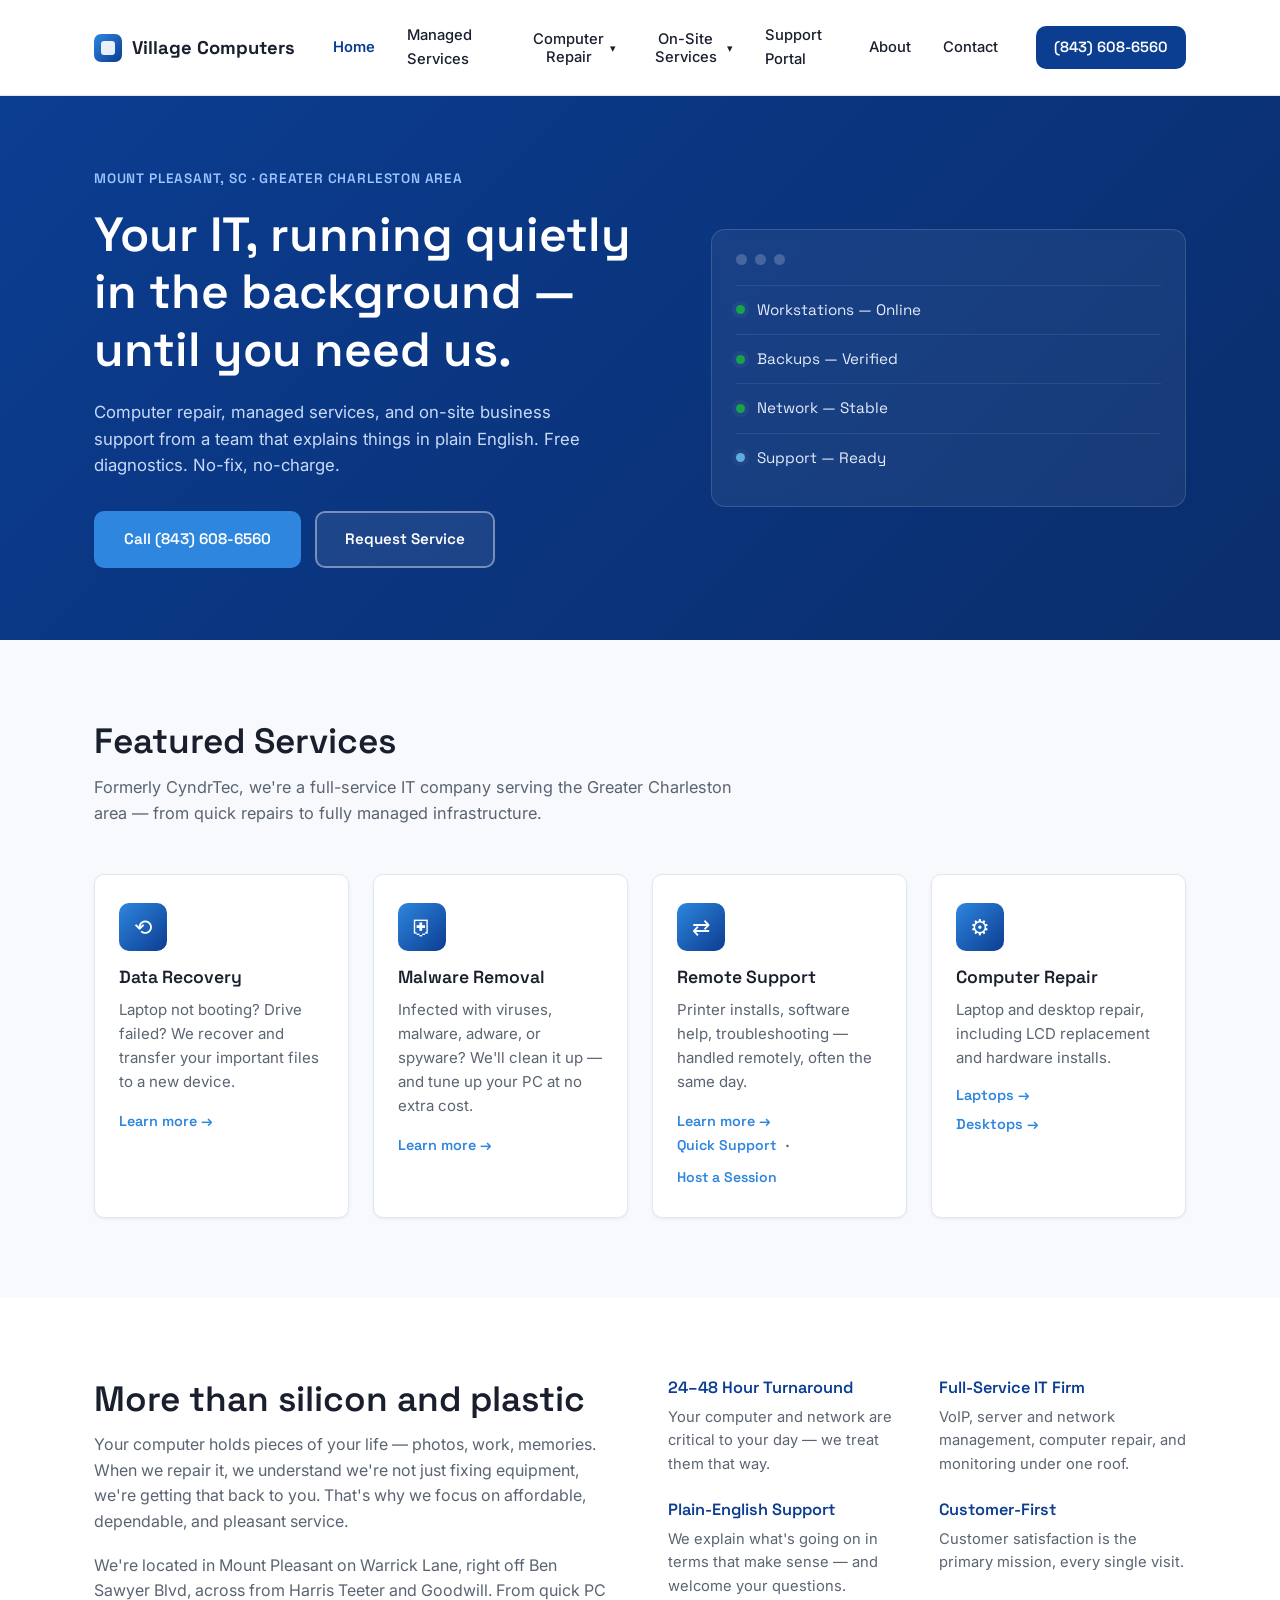
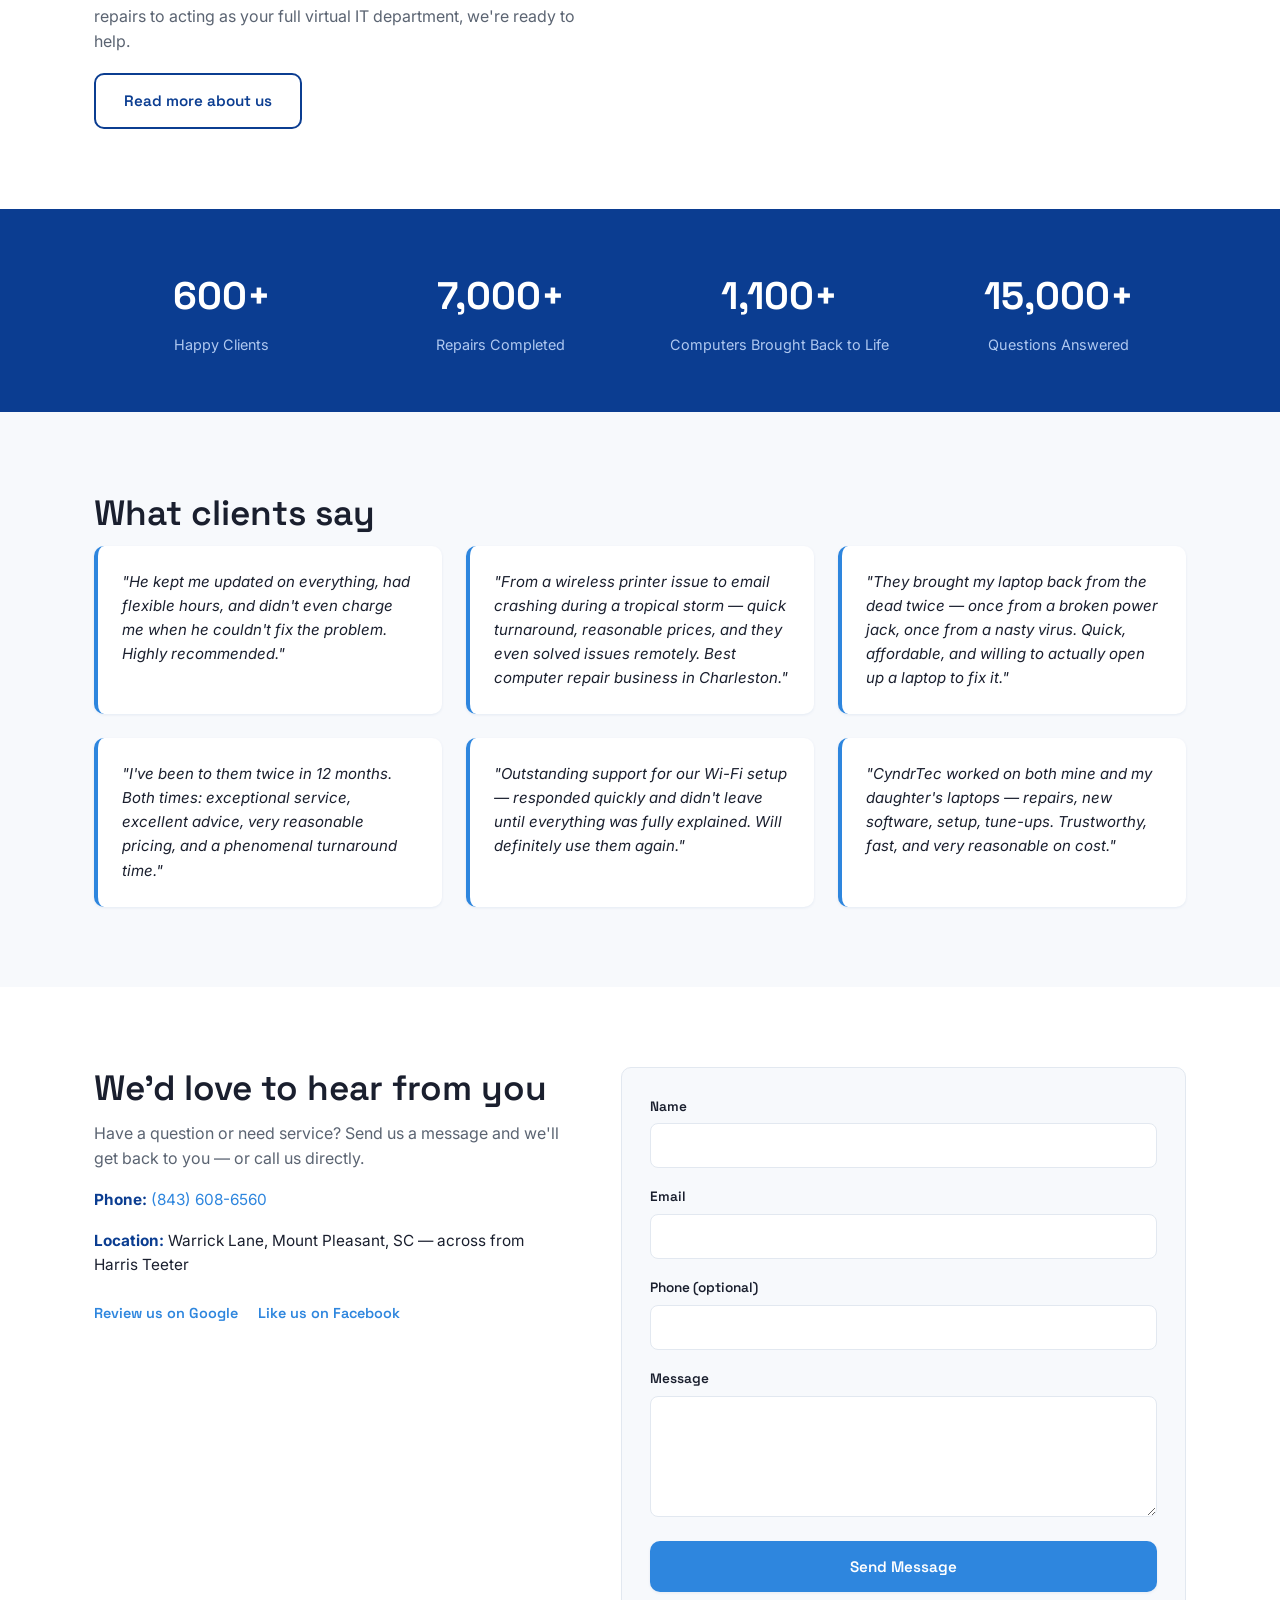
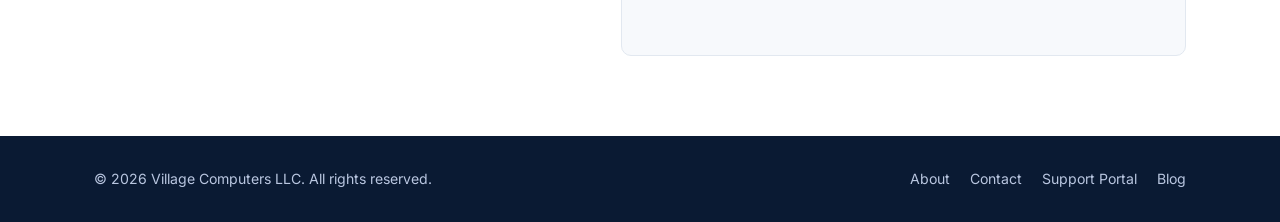
==== index.html @ 323a91c9 "Add files via upload "Initial site upload"" ====
<!DOCTYPE html>
<html lang="en">
<head>
<meta charset="UTF-8">
<meta name="viewport" content="width=device-width, initial-scale=1.0">
<title>Village Computers | Managed IT &amp; Computer Repair — Mount Pleasant, SC</title>
<meta name="description" content="Full-service IT firm in Mount Pleasant, SC. Managed services, computer repair, data recovery, and on-site business support. Free diagnostics, no-fix no-charge.">
<meta property="og:title" content="Village Computers | Mount Pleasant, SC">
<meta property="og:description" content="Managed IT services and computer repair for the Greater Charleston area.">
<meta property="og:type" content="website">
<link rel="preconnect" href="https://fonts.googleapis.com">
<link rel="preconnect" href="https://fonts.gstatic.com" crossorigin>
<link href="https://fonts.googleapis.com/css2?family=Space+Grotesk:wght@500;600;700&family=Inter:wght@400;500;600;700&display=swap" rel="stylesheet">
<link rel="stylesheet" href="styles.css">
</head>
<body>

<!-- ============ HEADER ============ -->
<header class="site-header">
  <div class="container header-inner">
    <a href="index.html" class="logo">
      <span class="logo-mark" aria-hidden="true"></span>
      Village Computers
    </a>

    <button class="nav-toggle" aria-label="Toggle navigation" aria-expanded="false">
      <span></span><span></span><span></span>
    </button>

    <nav class="main-nav">
      <a href="index.html" class="active">Home</a>
      <a href="msp.html">Managed Services</a>
      <div class="nav-dropdown">
        <button class="nav-dropdown-toggle">Computer Repair <span class="chev">▾</span></button>
        <div class="nav-dropdown-menu">
          <a href="data-recovery.html">Data Recovery</a>
          <a href="laptop-repair.html">Laptop Repair</a>
          <a href="desktop-repair.html">Desktop Repair</a>
          <a href="virus-removal.html">Virus Removal</a>
          <a href="remote-support.html">Remote Support</a>
        </div>
      </div>
      <div class="nav-dropdown">
        <button class="nav-dropdown-toggle">On-Site Services <span class="chev">▾</span></button>
        <div class="nav-dropdown-menu">
          <a href="residential.html">Residential</a>
          <a href="business.html">Business</a>
        </div>
      </div>
      <a href="support.html">Support Portal</a>
      <a href="about-us.html">About</a>
      <a href="contact-us.html">Contact</a>
    </nav>

    <a href="tel:8436086560" class="header-cta">(843) 608-6560</a>
  </div>
</header>

<!-- ============ HERO ============ -->
<section class="hero">
  <div class="container hero-inner">
    <div class="hero-copy">
      <p class="eyebrow">Mount Pleasant, SC &middot; Greater Charleston Area</p>
      <h1>Your IT, running quietly in the background &mdash; until you need us.</h1>
      <p class="hero-sub">Computer repair, managed services, and on-site business support from a team that explains things in plain English. Free diagnostics. No-fix, no-charge.</p>
      <div class="hero-actions">
        <a href="tel:8436086560" class="btn btn-primary">Call (843) 608-6560</a>
        <a href="contact-us.html" class="btn btn-ghost">Request Service</a>
      </div>
    </div>

    <div class="hero-panel" aria-hidden="true">
      <div class="panel-header">
        <span class="panel-dot"></span>
        <span class="panel-dot"></span>
        <span class="panel-dot"></span>
      </div>
      <div class="panel-row">
        <span class="status-dot status-green"></span>
        <span>Workstations &mdash; Online</span>
      </div>
      <div class="panel-row">
        <span class="status-dot status-green"></span>
        <span>Backups &mdash; Verified</span>
      </div>
      <div class="panel-row">
        <span class="status-dot status-green"></span>
        <span>Network &mdash; Stable</span>
      </div>
      <div class="panel-row">
        <span class="status-dot status-blue"></span>
        <span>Support &mdash; Ready</span>
      </div>
    </div>
  </div>
</section>

<!-- ============ SERVICES ============ -->
<section class="section services">
  <div class="container">
    <h2 class="section-title">Featured Services</h2>
    <p class="section-sub">Formerly CyndrTec, we're a full-service IT company serving the Greater Charleston area &mdash; from quick repairs to fully managed infrastructure.</p>

    <div class="card-grid">
      <article class="service-card">
        <div class="card-icon" aria-hidden="true">⟲</div>
        <h3><a href="data-recovery.html">Data Recovery</a></h3>
        <p>Laptop not booting? Drive failed? We recover and transfer your important files to a new device.</p>
        <a href="data-recovery.html" class="card-link">Learn more →</a>
      </article>

      <article class="service-card">
        <div class="card-icon" aria-hidden="true">⛨</div>
        <h3><a href="virus-removal.html">Malware Removal</a></h3>
        <p>Infected with viruses, malware, adware, or spyware? We'll clean it up &mdash; and tune up your PC at no extra cost.</p>
        <a href="virus-removal.html" class="card-link">Learn more →</a>
      </article>

      <article class="service-card">
        <div class="card-icon" aria-hidden="true">⇄</div>
        <h3><a href="remote-support.html">Remote Support</a></h3>
        <p>Printer installs, software help, troubleshooting &mdash; handled remotely, often the same day.</p>
        <a href="remote-support.html" class="card-link">Learn more →</a>
        <div class="card-extra-links">
          <a href="https://898.tv/cyndrtecquick" target="_blank" rel="noopener">Quick Support</a>
          <span aria-hidden="true">&middot;</span>
          <a href="https://898.tv/cyndrtechost" target="_blank" rel="noopener">Host a Session</a>
        </div>
      </article>

      <article class="service-card">
        <div class="card-icon" aria-hidden="true">⚙</div>
        <h3>Computer Repair</h3>
        <p>Laptop and desktop repair, including LCD replacement and hardware installs.</p>
        <div class="card-extra-links card-extra-links--stacked">
          <a href="laptop-repair.html" class="card-link">Laptops →</a>
          <a href="desktop-repair.html" class="card-link">Desktops →</a>
        </div>
      </article>
    </div>
  </div>
</section>

<!-- ============ ABOUT ============ -->
<section class="section about">
  <div class="container about-inner">
    <div class="about-copy">
      <h2 class="section-title">More than silicon and plastic</h2>
      <p>Your computer holds pieces of your life &mdash; photos, work, memories. When we repair it, we understand we're not just fixing equipment, we're getting that back to you. That's why we focus on affordable, dependable, and pleasant service.</p>
      <p>We're located in Mount Pleasant on Warrick Lane, right off Ben Sawyer Blvd, across from Harris Teeter and Goodwill. From quick PC repairs to acting as your full virtual IT department, we're ready to help.</p>
      <a href="about-us.html" class="btn btn-outline">Read more about us</a>
    </div>

    <div class="advantages">
      <div class="advantage">
        <h3>24&ndash;48 Hour Turnaround</h3>
        <p>Your computer and network are critical to your day &mdash; we treat them that way.</p>
      </div>
      <div class="advantage">
        <h3>Full-Service IT Firm</h3>
        <p>VoIP, server and network management, computer repair, and monitoring under one roof.</p>
      </div>
      <div class="advantage">
        <h3>Plain-English Support</h3>
        <p>We explain what's going on in terms that make sense &mdash; and welcome your questions.</p>
      </div>
      <div class="advantage">
        <h3>Customer-First</h3>
        <p>Customer satisfaction is the primary mission, every single visit.</p>
      </div>
    </div>
  </div>
</section>

<!-- ============ STATS ============ -->
<section class="stats">
  <div class="container stats-grid">
    <div class="stat">
      <span class="stat-num">600+</span>
      <span class="stat-label">Happy Clients</span>
    </div>
    <div class="stat">
      <span class="stat-num">7,000+</span>
      <span class="stat-label">Repairs Completed</span>
    </div>
    <div class="stat">
      <span class="stat-num">1,100+</span>
      <span class="stat-label">Computers Brought Back to Life</span>
    </div>
    <div class="stat">
      <span class="stat-num">15,000+</span>
      <span class="stat-label">Questions Answered</span>
    </div>
  </div>
</section>

<!-- ============ TESTIMONIALS ============ -->
<section class="section testimonials">
  <div class="container">
    <h2 class="section-title">What clients say</h2>

    <div class="testimonial-grid">
      <blockquote class="testimonial">
        <p>"He kept me updated on everything, had flexible hours, and didn't even charge me when he couldn't fix the problem. Highly recommended."</p>
      </blockquote>
      <blockquote class="testimonial">
        <p>"From a wireless printer issue to email crashing during a tropical storm &mdash; quick turnaround, reasonable prices, and they even solved issues remotely. Best computer repair business in Charleston."</p>
      </blockquote>
      <blockquote class="testimonial">
        <p>"They brought my laptop back from the dead twice &mdash; once from a broken power jack, once from a nasty virus. Quick, affordable, and willing to actually open up a laptop to fix it."</p>
      </blockquote>
      <blockquote class="testimonial">
        <p>"I've been to them twice in 12 months. Both times: exceptional service, excellent advice, very reasonable pricing, and a phenomenal turnaround time."</p>
      </blockquote>
      <blockquote class="testimonial">
        <p>"Outstanding support for our Wi-Fi setup &mdash; responded quickly and didn't leave until everything was fully explained. Will definitely use them again."</p>
      </blockquote>
      <blockquote class="testimonial">
        <p>"CyndrTec worked on both mine and my daughter's laptops &mdash; repairs, new software, setup, tune-ups. Trustworthy, fast, and very reasonable on cost."</p>
      </blockquote>
    </div>
  </div>
</section>

<!-- ============ CONTACT ============ -->
<section class="section contact" id="contact">
  <div class="container contact-inner">
    <div class="contact-info">
      <h2 class="section-title">We'd love to hear from you</h2>
      <p>Have a question or need service? Send us a message and we'll get back to you &mdash; or call us directly.</p>
      <p class="contact-detail"><strong>Phone:</strong> <a href="tel:8436086560">(843) 608-6560</a></p>
      <p class="contact-detail"><strong>Location:</strong> Warrick Lane, Mount Pleasant, SC &mdash; across from Harris Teeter</p>
      <div class="contact-links">
        <a href="https://www.google.com/search?q=Village+Computers" target="_blank" rel="noopener">Review us on Google</a>
        <a href="http://www.facebook.com/cyndrtec" target="_blank" rel="noopener">Like us on Facebook</a>
      </div>
    </div>

    <form class="contact-form" id="contact-form">
      <label for="name">Name</label>
      <input type="text" id="name" name="name" required>

      <label for="email">Email</label>
      <input type="email" id="email" name="email" required>

      <label for="phone">Phone (optional)</label>
      <input type="tel" id="phone" name="phone">

      <label for="message">Message</label>
      <textarea id="message" name="message" rows="5" required></textarea>

      <button type="submit" class="btn btn-primary" id="contact-submit">Send Message</button>
      <p class="form-status" id="form-status" role="status" aria-live="polite"></p>
    </form>
  </div>
</section>

<!-- ============ FOOTER ============ -->
<footer class="site-footer">
  <div class="container footer-inner">
    <p>&copy; 2026 Village Computers LLC. All rights reserved.</p>
    <div class="footer-links">
      <a href="about-us.html">About</a>
      <a href="contact-us.html">Contact</a>
      <a href="support.html">Support Portal</a>
      <a href="http://blog.cyndrtec.com">Blog</a>
    </div>
  </div>
</footer>

<script src="script.js"></script>
</body>
</html>
---- styles.css ----
/* ============================================
   Village Computers — Design Tokens
   ============================================ */
:root {
  --color-primary: #0B3D91;     /* deep blue */
  --color-accent: #2E86DE;      /* bright blue */
  --color-success: #16A34A;     /* status green */
  --color-text: #1A1F2E;        /* near-black */
  --color-text-muted: #5B6472;
  --color-bg: #F7F9FC;
  --color-surface: #FFFFFF;
  --color-border: #E2E8F0;

  --font-display: "Space Grotesk", "Helvetica Neue", Arial, sans-serif;
  --font-body: "Inter", "Helvetica Neue", Arial, sans-serif;

  --radius: 10px;
  --shadow-sm: 0 1px 3px rgba(11, 61, 145, 0.08);
  --shadow-md: 0 8px 24px rgba(11, 61, 145, 0.10);

  --container-width: 1140px;
}

/* ============================================
   Reset & Base
   ============================================ */
* { margin: 0; padding: 0; box-sizing: border-box; }

html { scroll-behavior: smooth; }

body {
  font-family: var(--font-body);
  color: var(--color-text);
  background: var(--color-bg);
  line-height: 1.6;
  -webkit-font-smoothing: antialiased;
}

img { max-width: 100%; display: block; }

a {
  color: var(--color-accent);
  text-decoration: none;
  transition: color 0.15s ease;
}
a:hover { color: var(--color-primary); }

h1, h2, h3, h4 {
  font-family: var(--font-display);
  font-weight: 600;
  line-height: 1.2;
  color: var(--color-text);
}

.container {
  width: 100%;
  max-width: var(--container-width);
  margin: 0 auto;
  padding: 0 24px;
}

:focus-visible {
  outline: 3px solid var(--color-accent);
  outline-offset: 2px;
}

@media (prefers-reduced-motion: reduce) {
  * { animation: none !important; transition: none !important; scroll-behavior: auto !important; }
}

/* ============================================
   Buttons
   ============================================ */
.btn {
  display: inline-block;
  font-family: var(--font-display);
  font-weight: 600;
  font-size: 0.95rem;
  padding: 14px 28px;
  border-radius: var(--radius);
  border: 2px solid transparent;
  cursor: pointer;
  transition: transform 0.15s ease, box-shadow 0.15s ease, background 0.15s ease, color 0.15s ease;
}
.btn:hover { transform: translateY(-2px); }

.btn-primary {
  background: var(--color-accent);
  color: #fff;
  box-shadow: var(--shadow-sm);
}
.btn-primary:hover {
  background: var(--color-primary);
  color: #fff;
  box-shadow: var(--shadow-md);
}

.btn-ghost {
  background: rgba(255, 255, 255, 0.08);
  color: #fff;
  border-color: rgba(255, 255, 255, 0.4);
}
.btn-ghost:hover {
  background: rgba(255, 255, 255, 0.16);
  color: #fff;
  border-color: #fff;
}

.btn-outline {
  background: transparent;
  color: var(--color-primary);
  border-color: var(--color-primary);
}
.btn-outline:hover {
  background: var(--color-primary);
  color: #fff;
}

/* ============================================
   Header
   ============================================ */
.site-header {
  position: sticky;
  top: 0;
  z-index: 100;
  background: var(--color-surface);
  border-bottom: 1px solid var(--color-border);
}

.header-inner {
  display: flex;
  align-items: center;
  justify-content: space-between;
  gap: 24px;
  padding-top: 14px;
  padding-bottom: 14px;
}

.logo {
  display: flex;
  align-items: center;
  gap: 10px;
  font-family: var(--font-display);
  font-weight: 700;
  font-size: 1.15rem;
  color: var(--color-text);
  white-space: nowrap;
}
.logo:hover { color: var(--color-primary); }

.logo-mark {
  width: 28px;
  height: 28px;
  border-radius: 7px;
  background: linear-gradient(135deg, var(--color-accent), var(--color-primary));
  position: relative;
  flex-shrink: 0;
}
.logo-mark::after {
  content: "";
  position: absolute;
  inset: 7px;
  border-radius: 3px;
  background: #fff;
  opacity: 0.9;
}

.main-nav {
  display: flex;
  align-items: center;
  gap: 4px;
  flex: 1;
  justify-content: center;
}

.main-nav > a,
.nav-dropdown-toggle {
  font-size: 0.92rem;
  font-weight: 500;
  color: var(--color-text);
  padding: 10px 14px;
  border-radius: 6px;
  background: none;
  border: none;
  cursor: pointer;
  font-family: var(--font-body);
}
.main-nav > a:hover,
.nav-dropdown-toggle:hover {
  background: var(--color-bg);
  color: var(--color-primary);
}
.main-nav > a.active {
  color: var(--color-primary);
  font-weight: 600;
}

.nav-dropdown { position: relative; }

.nav-dropdown-toggle {
  display: flex;
  align-items: center;
  gap: 4px;
}
.chev { font-size: 0.7rem; transition: transform 0.15s ease; }

.nav-dropdown-menu {
  position: absolute;
  top: calc(100% + 6px);
  left: 0;
  min-width: 200px;
  background: var(--color-surface);
  border: 1px solid var(--color-border);
  border-radius: var(--radius);
  box-shadow: var(--shadow-md);
  padding: 8px;
  display: none;
  flex-direction: column;
  gap: 2px;
  z-index: 50;
}

.nav-dropdown:hover .nav-dropdown-menu,
.nav-dropdown:focus-within .nav-dropdown-menu {
  display: flex;
}
.nav-dropdown:hover .chev,
.nav-dropdown:focus-within .chev {
  transform: rotate(180deg);
}

.nav-dropdown-menu a {
  padding: 9px 12px;
  border-radius: 6px;
  font-size: 0.9rem;
  color: var(--color-text);
}
.nav-dropdown-menu a:hover {
  background: var(--color-bg);
  color: var(--color-primary);
}

.header-cta {
  font-family: var(--font-display);
  font-weight: 600;
  font-size: 0.92rem;
  padding: 10px 18px;
  border-radius: var(--radius);
  background: var(--color-primary);
  color: #fff;
  white-space: nowrap;
}
.header-cta:hover {
  background: var(--color-accent);
  color: #fff;
}

.nav-toggle {
  display: none;
  flex-direction: column;
  justify-content: center;
  gap: 5px;
  width: 40px;
  height: 40px;
  background: none;
  border: none;
  cursor: pointer;
}
.nav-toggle span {
  display: block;
  width: 22px;
  height: 2px;
  background: var(--color-text);
  border-radius: 2px;
}

/* ============================================
   Hero
   ============================================ */
.hero {
  background: linear-gradient(135deg, var(--color-primary) 0%, #0A2D6B 100%);
  color: #fff;
  overflow: hidden;
}

.hero-inner {
  display: grid;
  grid-template-columns: 1.2fr 1fr;
  gap: 48px;
  align-items: center;
  padding-top: 72px;
  padding-bottom: 72px;
}

.eyebrow {
  font-family: var(--font-display);
  font-size: 0.85rem;
  font-weight: 600;
  letter-spacing: 0.06em;
  text-transform: uppercase;
  color: #9DC4FF;
  margin-bottom: 16px;
}

.hero h1 {
  font-size: clamp(2rem, 4vw, 3rem);
  color: #fff;
  margin-bottom: 20px;
}

.hero-sub {
  font-size: 1.05rem;
  color: #C9DAF8;
  max-width: 520px;
  margin-bottom: 32px;
}

.hero-actions {
  display: flex;
  gap: 14px;
  flex-wrap: wrap;
}

.hero-panel {
  background: rgba(255, 255, 255, 0.06);
  border: 1px solid rgba(255, 255, 255, 0.14);
  border-radius: 14px;
  padding: 24px;
  backdrop-filter: blur(6px);
}

.panel-header {
  display: flex;
  gap: 8px;
  margin-bottom: 20px;
}
.panel-dot {
  width: 11px;
  height: 11px;
  border-radius: 50%;
  background: rgba(255, 255, 255, 0.2);
}

.panel-row {
  display: flex;
  align-items: center;
  gap: 12px;
  padding: 12px 0;
  border-top: 1px solid rgba(255, 255, 255, 0.08);
  font-family: var(--font-display);
  font-size: 0.95rem;
  color: #E4ECFC;
}
.panel-row:first-of-type { border-top: none; }

.status-dot {
  width: 9px;
  height: 9px;
  border-radius: 50%;
  flex-shrink: 0;
  box-shadow: 0 0 0 4px rgba(255,255,255,0.04);
}
.status-green { background: var(--color-success); }
.status-blue { background: #5DADE2; animation: pulse 2s ease-in-out infinite; }

@keyframes pulse {
  0%, 100% { opacity: 1; }
  50% { opacity: 0.35; }
}

/* ============================================
   Sections
   ============================================ */
.section {
  padding: 80px 0;
}

.section-title {
  font-size: clamp(1.6rem, 3vw, 2.2rem);
  margin-bottom: 12px;
}

.section-sub {
  color: var(--color-text-muted);
  max-width: 640px;
  margin-bottom: 48px;
  font-size: 1.02rem;
}

/* ============================================
   Service Cards
   ============================================ */
.card-grid {
  display: grid;
  grid-template-columns: repeat(4, 1fr);
  gap: 24px;
}

.service-card {
  background: var(--color-surface);
  border: 1px solid var(--color-border);
  border-radius: var(--radius);
  padding: 28px 24px;
  box-shadow: var(--shadow-sm);
  transition: transform 0.15s ease, box-shadow 0.15s ease;
}
.service-card:hover {
  transform: translateY(-4px);
  box-shadow: var(--shadow-md);
}

.card-icon {
  width: 48px;
  height: 48px;
  border-radius: 10px;
  background: linear-gradient(135deg, var(--color-accent), var(--color-primary));
  color: #fff;
  display: flex;
  align-items: center;
  justify-content: center;
  font-size: 1.4rem;
  margin-bottom: 16px;
}

.service-card h3 {
  font-size: 1.1rem;
  margin-bottom: 10px;
}
.service-card h3 a { color: var(--color-text); }
.service-card h3 a:hover { color: var(--color-primary); }

.service-card p {
  color: var(--color-text-muted);
  font-size: 0.94rem;
  margin-bottom: 14px;
}

.card-link {
  font-family: var(--font-display);
  font-weight: 600;
  font-size: 0.9rem;
}

.card-extra-links {
  display: flex;
  gap: 10px;
  flex-wrap: wrap;
  font-family: var(--font-display);
  font-weight: 600;
  font-size: 0.88rem;
  color: var(--color-text-muted);
}
.card-extra-links--stacked {
  flex-direction: column;
  gap: 6px;
}

/* ============================================
   About
   ============================================ */
.about { background: var(--color-surface); }

.about-inner {
  display: grid;
  grid-template-columns: 1fr 1fr;
  gap: 56px;
  align-items: start;
}

.about-copy p {
  color: var(--color-text-muted);
  margin-bottom: 18px;
}

.advantages {
  display: grid;
  grid-template-columns: 1fr 1fr;
  gap: 24px;
}

.advantage h3 {
  font-size: 1.02rem;
  margin-bottom: 8px;
  color: var(--color-primary);
}
.advantage p {
  font-size: 0.92rem;
  color: var(--color-text-muted);
}

/* ============================================
   Stats
   ============================================ */
.stats {
  background: var(--color-primary);
  color: #fff;
  padding: 56px 0;
}

.stats-grid {
  display: grid;
  grid-template-columns: repeat(4, 1fr);
  gap: 24px;
  text-align: center;
}

.stat-num {
  display: block;
  font-family: var(--font-display);
  font-size: clamp(1.8rem, 3vw, 2.6rem);
  font-weight: 700;
  color: #fff;
}

.stat-label {
  display: block;
  font-size: 0.9rem;
  color: #AFC8F0;
  margin-top: 6px;
}

/* ============================================
   Testimonials
   ============================================ */
.testimonial-grid {
  display: grid;
  grid-template-columns: repeat(3, 1fr);
  gap: 24px;
}

.testimonial {
  background: var(--color-surface);
  border-left: 4px solid var(--color-accent);
  border-radius: var(--radius);
  padding: 24px;
  box-shadow: var(--shadow-sm);
}

.testimonial p {
  font-size: 0.94rem;
  color: var(--color-text);
  font-style: italic;
}

/* ============================================
   Contact
   ============================================ */
.contact { background: var(--color-surface); }

.contact-inner {
  display: grid;
  grid-template-columns: 1fr 1.2fr;
  gap: 56px;
}

.contact-info p {
  color: var(--color-text-muted);
  margin-bottom: 16px;
}

.contact-detail {
  font-size: 0.96rem;
  color: var(--color-text) !important;
}
.contact-detail strong { color: var(--color-primary); }

.contact-links {
  display: flex;
  gap: 20px;
  margin-top: 24px;
  font-family: var(--font-display);
  font-weight: 600;
  font-size: 0.9rem;
}

.contact-form {
  display: flex;
  flex-direction: column;
  gap: 6px;
  background: var(--color-bg);
  border: 1px solid var(--color-border);
  border-radius: var(--radius);
  padding: 28px;
}

.contact-form label {
  font-family: var(--font-display);
  font-size: 0.85rem;
  font-weight: 600;
  color: var(--color-text);
  margin-top: 12px;
}
.contact-form label:first-child { margin-top: 0; }

.contact-form input,
.contact-form textarea {
  font-family: var(--font-body);
  font-size: 0.95rem;
  padding: 12px 14px;
  border: 1px solid var(--color-border);
  border-radius: 8px;
  background: #fff;
  color: var(--color-text);
  resize: vertical;
}
.contact-form input:focus,
.contact-form textarea:focus {
  outline: none;
  border-color: var(--color-accent);
  box-shadow: 0 0 0 3px rgba(46, 134, 222, 0.15);
}

.contact-form .btn { margin-top: 18px; }

.form-status {
  font-size: 0.9rem;
  margin-top: 12px;
  min-height: 1.2em;
}
.form-status.success { color: var(--color-success); }
.form-status.error { color: #DC2626; }

/* ============================================
   Footer
   ============================================ */
.site-footer {
  background: #0A1A33;
  color: #B9C6E0;
  padding: 32px 0;
}

.footer-inner {
  display: flex;
  justify-content: space-between;
  align-items: center;
  flex-wrap: wrap;
  gap: 16px;
  font-size: 0.88rem;
}

.footer-links {
  display: flex;
  gap: 20px;
}
.footer-links a { color: #B9C6E0; }
.footer-links a:hover { color: #fff; }

/* ============================================
   Responsive
   ============================================ */
@media (max-width: 980px) {
  .hero-inner { grid-template-columns: 1fr; padding-top: 48px; padding-bottom: 48px; }
  .hero-panel { order: -1; max-width: 420px; }
  .card-grid { grid-template-columns: repeat(2, 1fr); }
  .about-inner { grid-template-columns: 1fr; gap: 40px; }
  .testimonial-grid { grid-template-columns: repeat(2, 1fr); }
  .contact-inner { grid-template-columns: 1fr; gap: 40px; }
  .stats-grid { grid-template-columns: repeat(2, 1fr); gap: 32px; }
}

@media (max-width: 720px) {
  .main-nav {
    position: absolute;
    top: 100%;
    left: 0;
    right: 0;
    background: var(--color-surface);
    border-bottom: 1px solid var(--color-border);
    flex-direction: column;
    align-items: stretch;
    padding: 12px;
    display: none;
    box-shadow: var(--shadow-md);
  }
  .main-nav.open { display: flex; }
  .main-nav > a, .nav-dropdown-toggle { width: 100%; text-align: left; justify-content: flex-start; }
  .nav-dropdown-menu { position: static; box-shadow: none; border: none; padding-left: 12px; }
  .nav-toggle { display: flex; }
  .header-cta { display: none; }
  .card-grid { grid-template-columns: 1fr; }
  .testimonial-grid { grid-template-columns: 1fr; }
  .advantages { grid-template-columns: 1fr; }
  .stats-grid { grid-template-columns: 1fr 1fr; }
}
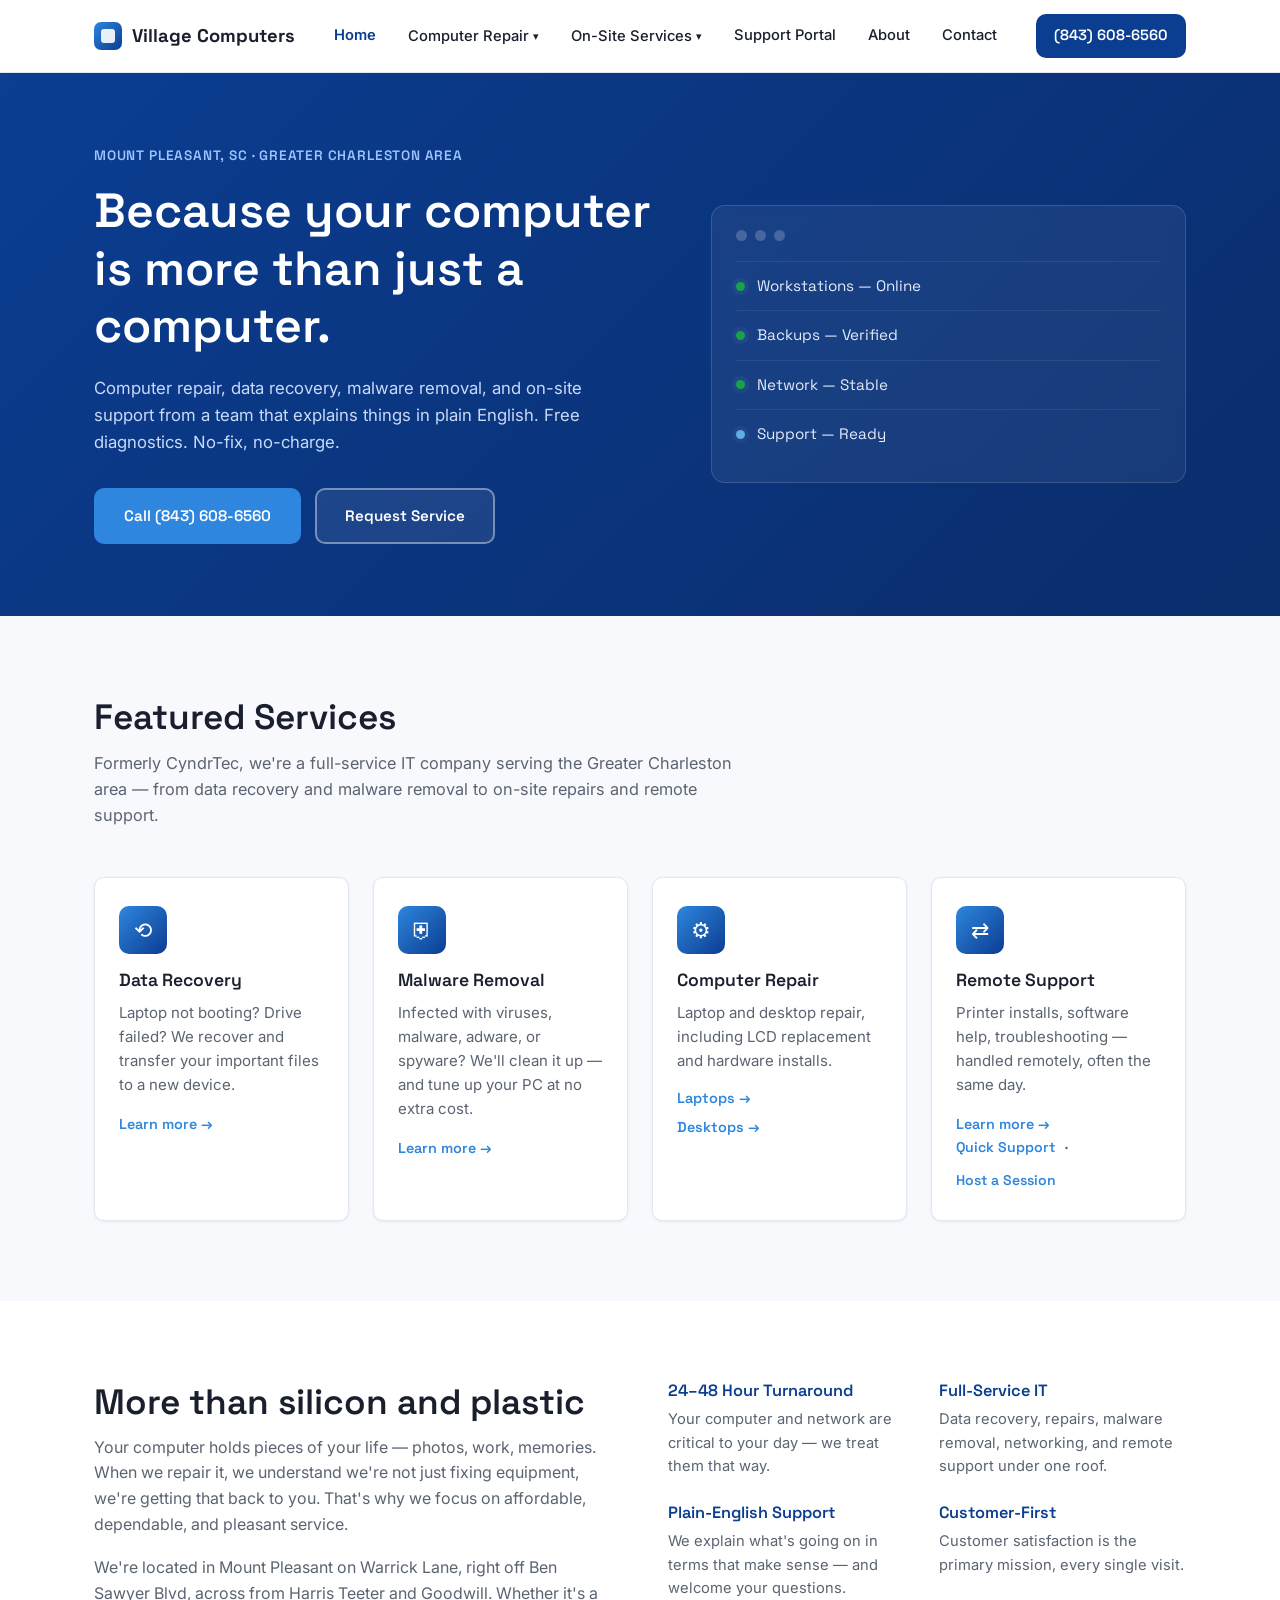
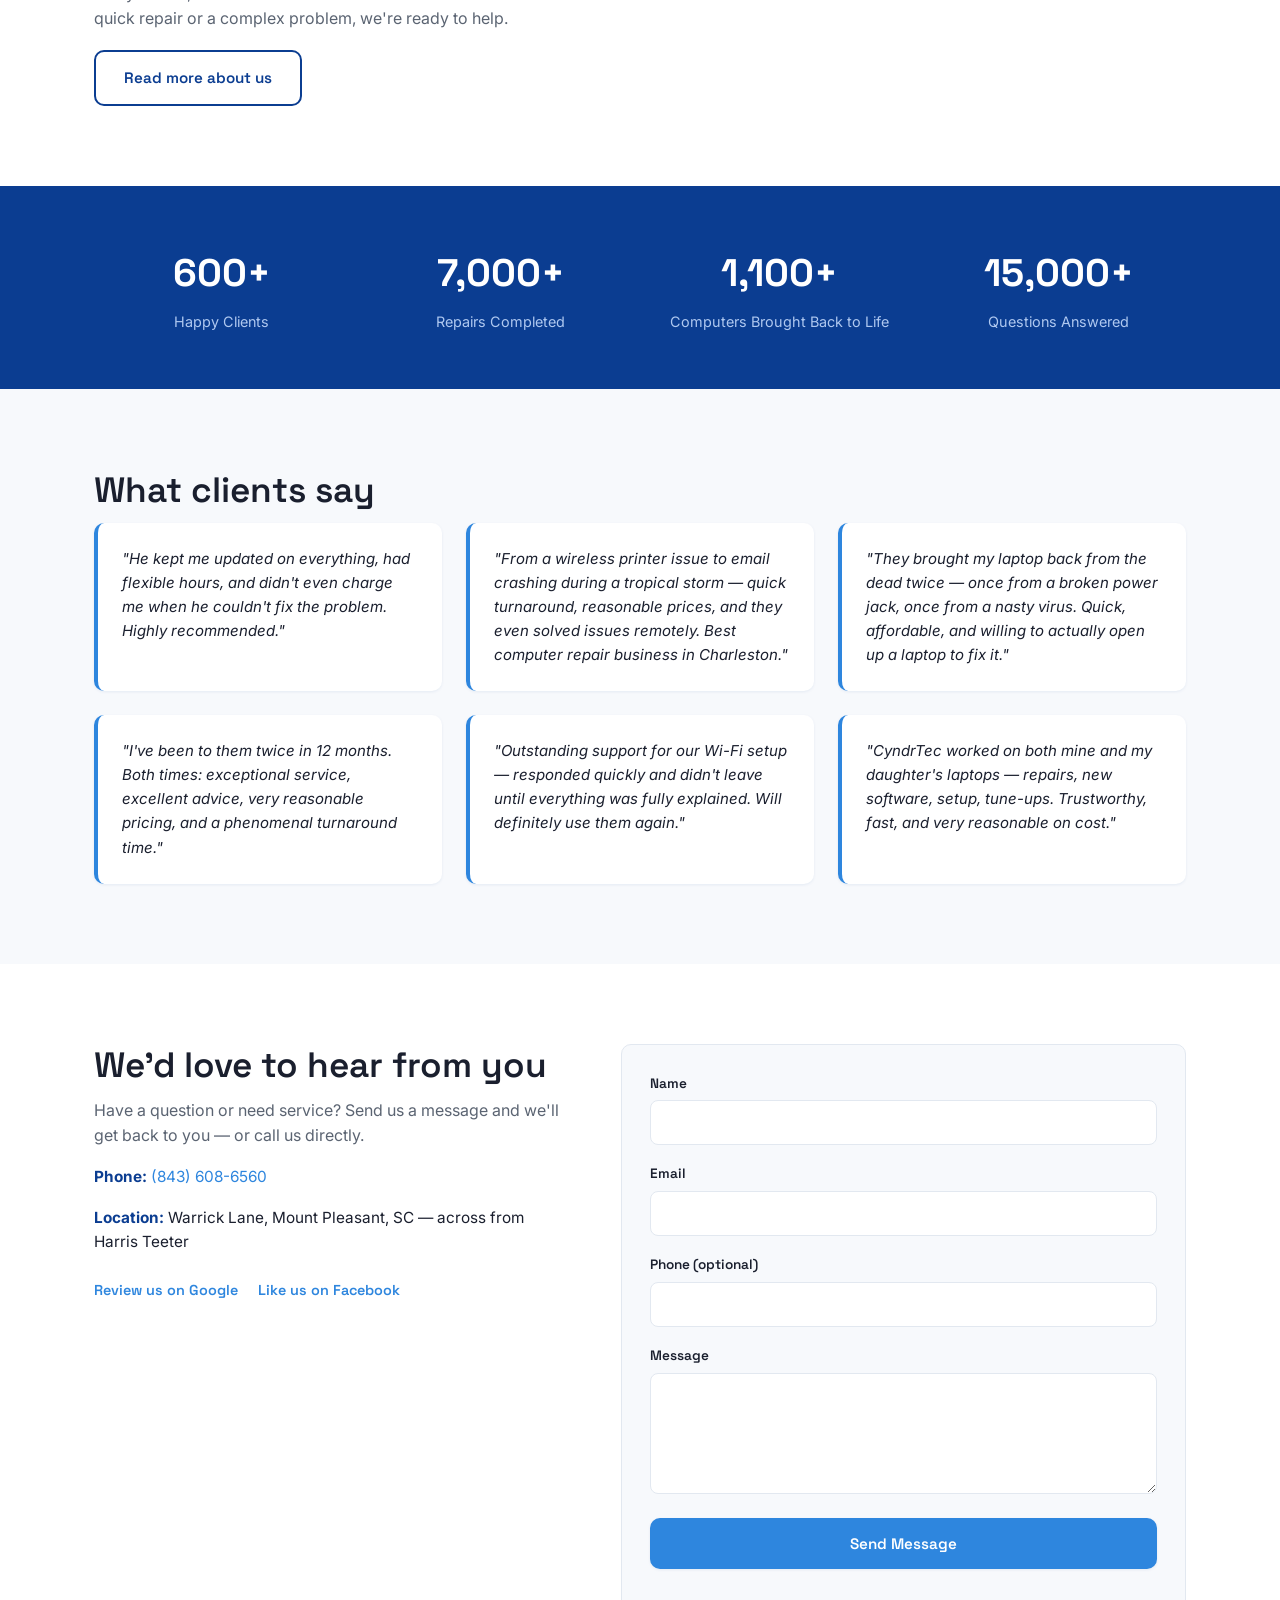
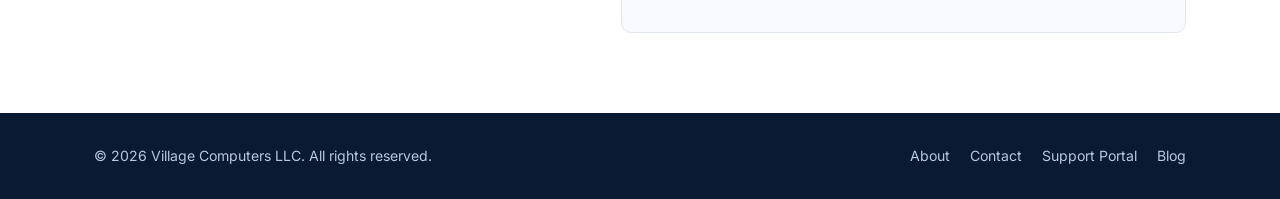
==== commit 2b3ae0b2: "Update title and meta descriptions in index.html Change Tag and clarified focus" ====
--- a/index.html
+++ b/index.html
@@ -3,10 +3,10 @@
 <head>
 <meta charset="UTF-8">
 <meta name="viewport" content="width=device-width, initial-scale=1.0">
-<title>Village Computers | Managed IT &amp; Computer Repair — Mount Pleasant, SC</title>
-<meta name="description" content="Full-service IT firm in Mount Pleasant, SC. Managed services, computer repair, data recovery, and on-site business support. Free diagnostics, no-fix no-charge.">
+<title>Village Computers | Computer Repair &amp; IT Support — Mount Pleasant, SC</title>
+<meta name="description" content="Computer repair, data recovery, malware removal, and on-site IT support in Mount Pleasant, SC. Free diagnostics, no-fix no-charge.">
 <meta property="og:title" content="Village Computers | Mount Pleasant, SC">
-<meta property="og:description" content="Managed IT services and computer repair for the Greater Charleston area.">
+<meta property="og:description" content="Computer repair and IT support for the Greater Charleston area. Free diagnostics, no-fix no-charge.">
 <meta property="og:type" content="website">
 <link rel="preconnect" href="https://fonts.googleapis.com">
 <link rel="preconnect" href="https://fonts.gstatic.com" crossorigin>
@@ -29,7 +29,6 @@
 
     <nav class="main-nav">
       <a href="index.html" class="active">Home</a>
-      <a href="msp.html">Managed Services</a>
       <div class="nav-dropdown">
         <button class="nav-dropdown-toggle">Computer Repair <span class="chev">▾</span></button>
         <div class="nav-dropdown-menu">
@@ -61,8 +60,8 @@
   <div class="container hero-inner">
     <div class="hero-copy">
       <p class="eyebrow">Mount Pleasant, SC &middot; Greater Charleston Area</p>
-      <h1>Your IT, running quietly in the background &mdash; until you need us.</h1>
-      <p class="hero-sub">Computer repair, managed services, and on-site business support from a team that explains things in plain English. Free diagnostics. No-fix, no-charge.</p>
+      <h1>Because your computer is more than just a computer.</h1>
+      <p class="hero-sub">Computer repair, data recovery, malware removal, and on-site support from a team that explains things in plain English. Free diagnostics. No-fix, no-charge.</p>
       <div class="hero-actions">
         <a href="tel:8436086560" class="btn btn-primary">Call (843) 608-6560</a>
         <a href="contact-us.html" class="btn btn-ghost">Request Service</a>
@@ -99,7 +98,7 @@
 <section class="section services">
   <div class="container">
     <h2 class="section-title">Featured Services</h2>
-    <p class="section-sub">Formerly CyndrTec, we're a full-service IT company serving the Greater Charleston area &mdash; from quick repairs to fully managed infrastructure.</p>
+    <p class="section-sub">Formerly CyndrTec, we're a full-service IT company serving the Greater Charleston area &mdash; from data recovery and malware removal to on-site repairs and remote support.</p>
 
     <div class="card-grid">
       <article class="service-card">
@@ -114,6 +113,16 @@
         <h3><a href="virus-removal.html">Malware Removal</a></h3>
         <p>Infected with viruses, malware, adware, or spyware? We'll clean it up &mdash; and tune up your PC at no extra cost.</p>
         <a href="virus-removal.html" class="card-link">Learn more →</a>
+      </article>
+
+      <article class="service-card">
+        <div class="card-icon" aria-hidden="true">⚙</div>
+        <h3>Computer Repair</h3>
+        <p>Laptop and desktop repair, including LCD replacement and hardware installs.</p>
+        <div class="card-extra-links card-extra-links--stacked">
+          <a href="laptop-repair.html" class="card-link">Laptops →</a>
+          <a href="desktop-repair.html" class="card-link">Desktops →</a>
+        </div>
       </article>
 
       <article class="service-card">
@@ -127,16 +136,6 @@
           <a href="https://898.tv/cyndrtechost" target="_blank" rel="noopener">Host a Session</a>
         </div>
       </article>
-
-      <article class="service-card">
-        <div class="card-icon" aria-hidden="true">⚙</div>
-        <h3>Computer Repair</h3>
-        <p>Laptop and desktop repair, including LCD replacement and hardware installs.</p>
-        <div class="card-extra-links card-extra-links--stacked">
-          <a href="laptop-repair.html" class="card-link">Laptops →</a>
-          <a href="desktop-repair.html" class="card-link">Desktops →</a>
-        </div>
-      </article>
     </div>
   </div>
 </section>
@@ -147,7 +146,7 @@
     <div class="about-copy">
       <h2 class="section-title">More than silicon and plastic</h2>
       <p>Your computer holds pieces of your life &mdash; photos, work, memories. When we repair it, we understand we're not just fixing equipment, we're getting that back to you. That's why we focus on affordable, dependable, and pleasant service.</p>
-      <p>We're located in Mount Pleasant on Warrick Lane, right off Ben Sawyer Blvd, across from Harris Teeter and Goodwill. From quick PC repairs to acting as your full virtual IT department, we're ready to help.</p>
+      <p>We're located in Mount Pleasant on Warrick Lane, right off Ben Sawyer Blvd, across from Harris Teeter and Goodwill. Whether it's a quick repair or a complex problem, we're ready to help.</p>
       <a href="about-us.html" class="btn btn-outline">Read more about us</a>
     </div>
 
@@ -157,8 +156,8 @@
         <p>Your computer and network are critical to your day &mdash; we treat them that way.</p>
       </div>
       <div class="advantage">
-        <h3>Full-Service IT Firm</h3>
-        <p>VoIP, server and network management, computer repair, and monitoring under one roof.</p>
+        <h3>Full-Service IT</h3>
+        <p>Data recovery, repairs, malware removal, networking, and remote support under one roof.</p>
       </div>
       <div class="advantage">
         <h3>Plain-English Support</h3>
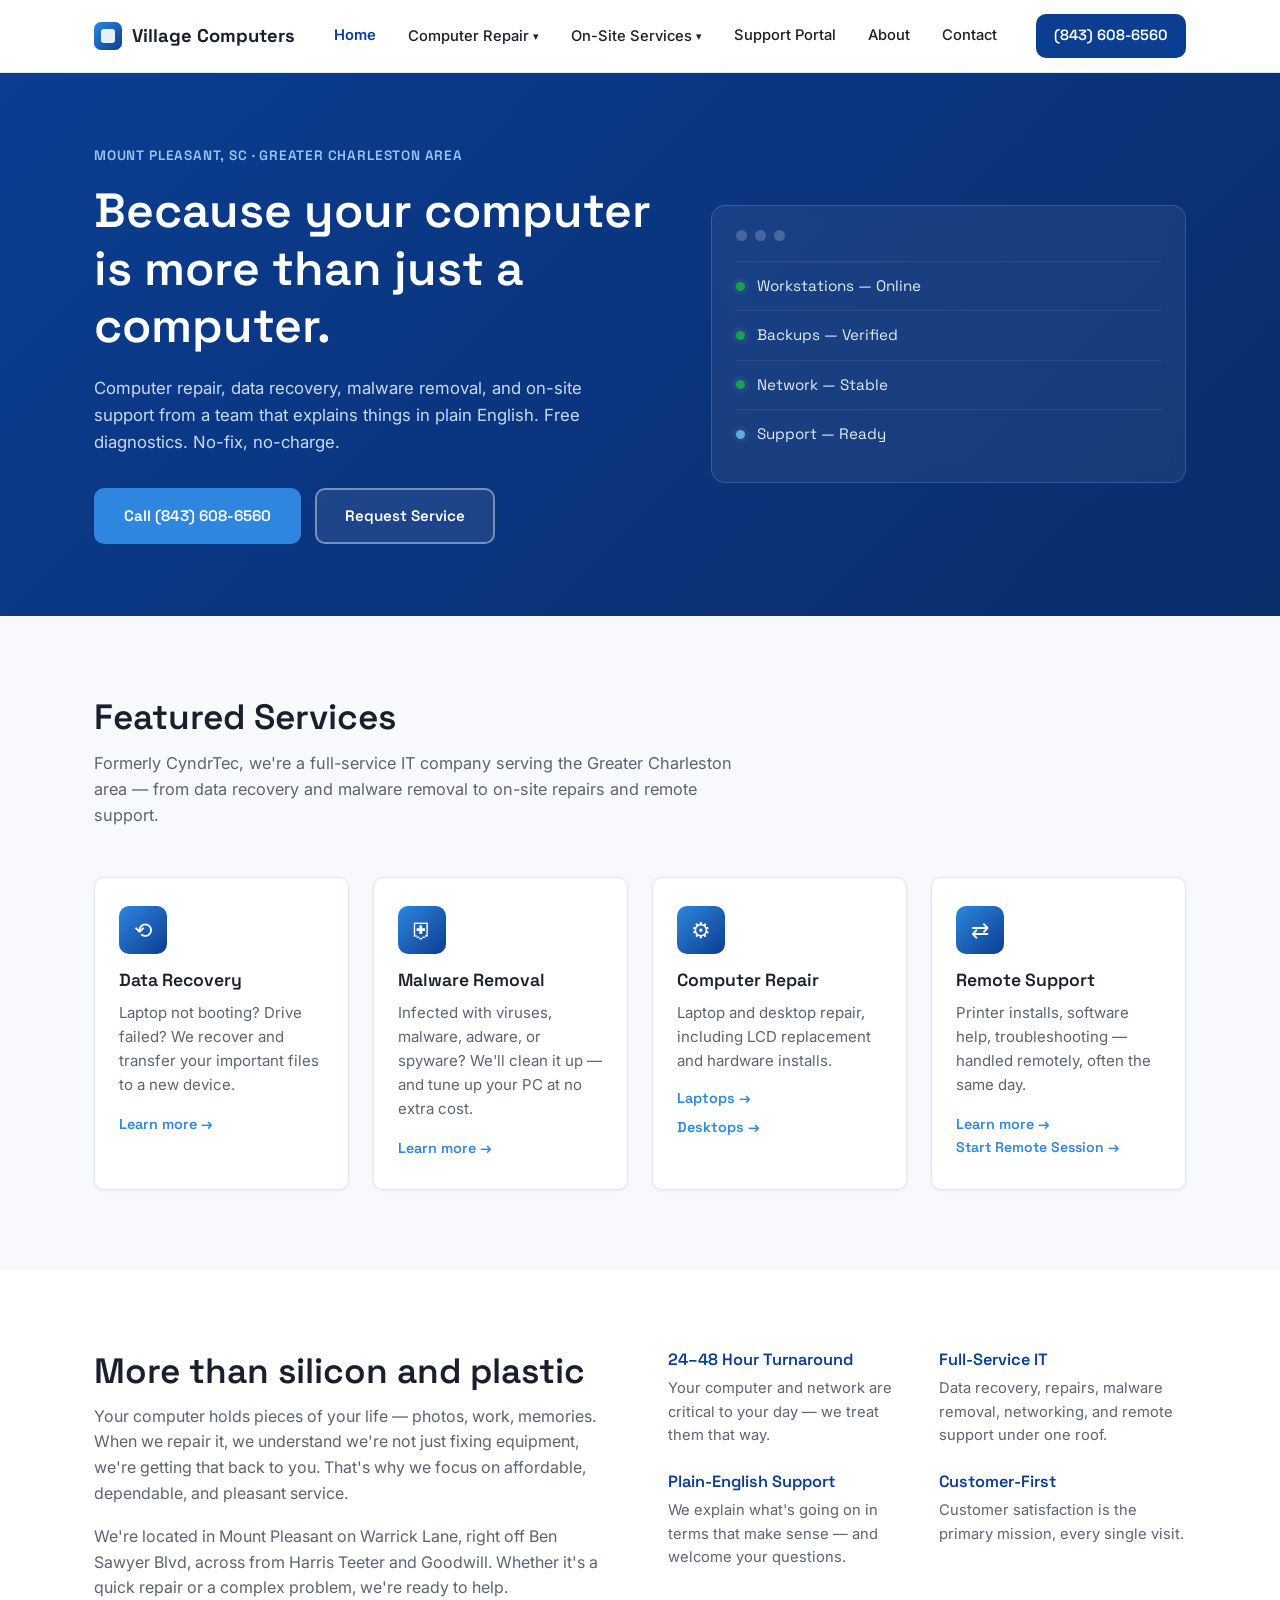
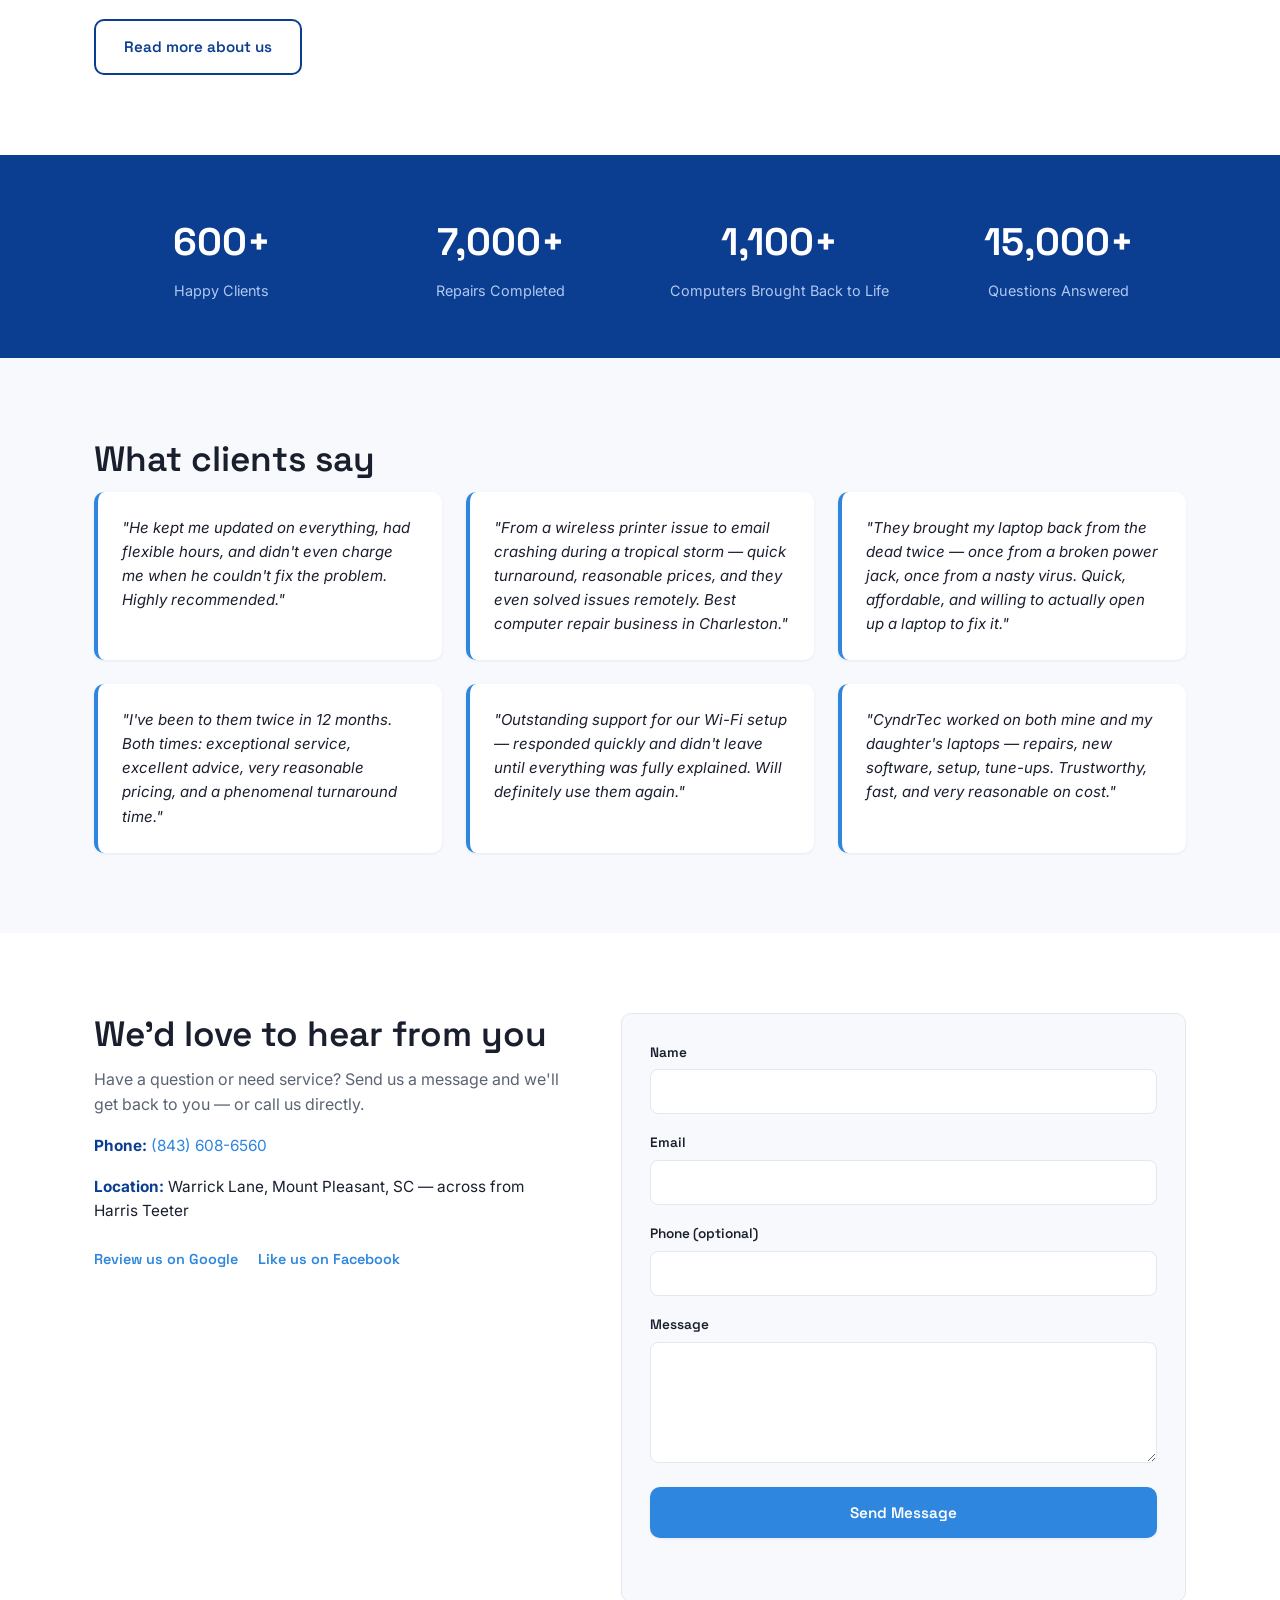
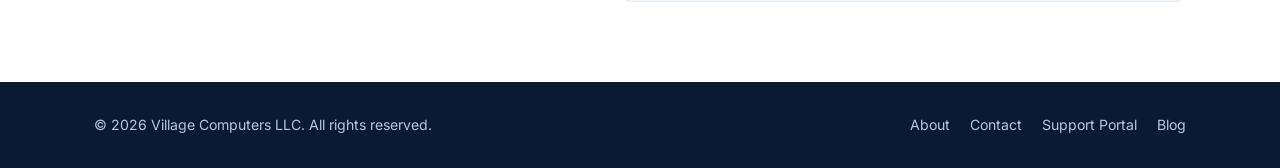
==== commit 8fea8b88: "Add files via upload" ====
--- a/index.html
+++ b/index.html
@@ -131,9 +131,7 @@
         <p>Printer installs, software help, troubleshooting &mdash; handled remotely, often the same day.</p>
         <a href="remote-support.html" class="card-link">Learn more →</a>
         <div class="card-extra-links">
-          <a href="https://898.tv/cyndrtecquick" target="_blank" rel="noopener">Quick Support</a>
-          <span aria-hidden="true">&middot;</span>
-          <a href="https://898.tv/cyndrtechost" target="_blank" rel="noopener">Host a Session</a>
+          <a href="https://sos.splashtop.com/" target="_blank" rel="noopener">Start Remote Session →</a>
         </div>
       </article>
     </div>
